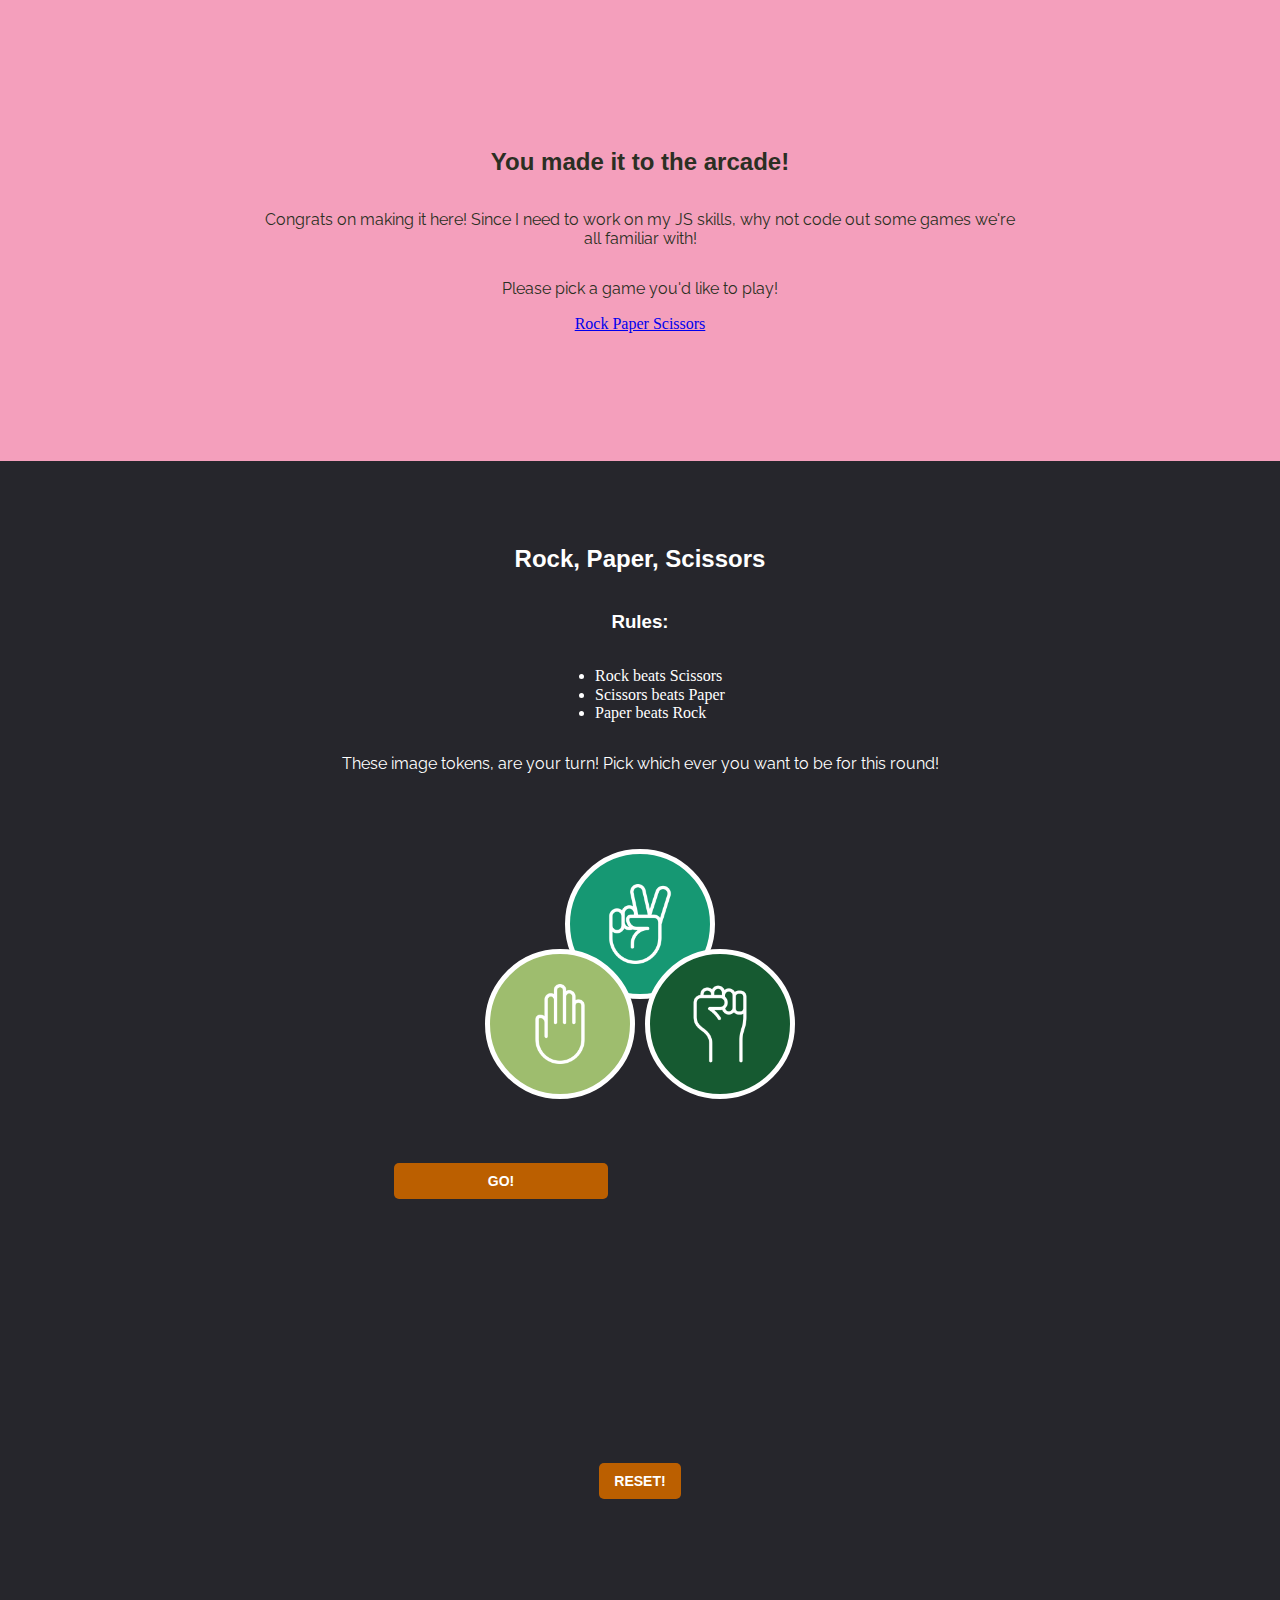
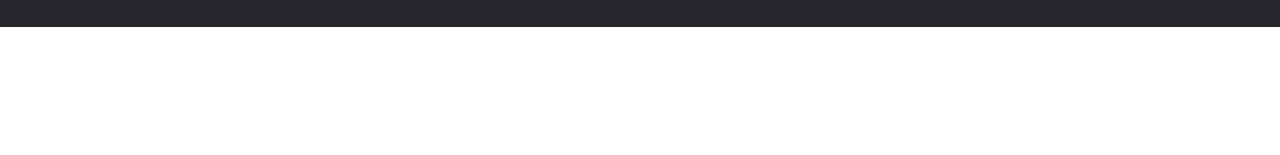
==== games/index.html @ eeccf497 "added a new page" ====
<html lang="en-US">
    <head>
    <meta charset="UTF-8">
    <meta name="viewport" content="width=device-width, initial-scale=1">
    <title>title</title>
    <link rel="stylesheet" href="tachyons.css">
    <link rel="stylesheet" href="mystyle.css">
    <link rel="preconnect" href="https://fonts.googleapis.com">
    <link rel="preconnect" href="https://fonts.gstatic.com" crossorigin>
    <link href="https://fonts.googleapis.com/css2?family=Mochiy+Pop+One&family=Raleway:ital,wght@0,100;0,200;0,300;0,400;0,500;0,600;0,900;1,100;1,200;1,300;1,400;1,500;1,600&display=swap" rel="stylesheet">
  </head>


  <body>  
      <section class="w-100 pink_bg pv6">
          <div class=" w-60 mr-auto ml-auto flex flex-column items-center justify-center tc">
            <h2 class="grey testingThis">You made it to the arcade!</h2>
            <p class="grey testingThis">Congrats on making it here! Since I need to work on my JS skills, why not code out some games we're all familiar with!</p>
            <p class="grey">Please pick a game you'd like to play!</p>
            <div>
                <a href="#rockpaperscissors">Rock Paper Scissors</a>
            </div>
          </div>
      </section>

      <section id="rockpaperscissors" class="pt5 flex flex-column justify-center items-center ml-auto mr-auto tc pb6" style="background: #26262c;">
            <h2 class="white">Rock, Paper, Scissors</h2>
            <h3 class="white">Rules:</h3>
            <ul class="tl white">
                <li>Rock beats Scissors</li>
                <li>Scissors beats Paper</li>
                <li>Paper beats Rock</li>
            </ul>
            <p class="white">These image tokens, are your turn! Pick which ever you want to be for this round!</p>
            <div class="w-100 flex flex-column items-center justify-center">

                <!--Start of Pick for the User-->
                <div class="w-50-l w-100 flex flex-column items-center justify-center mt6 mb5">
                    <div class="flex mt4">
                        <button onclick="lockinChoice('paper');" class="hand-wrapper-green button-for-choice">
                            <img class="invert" style="width:80px;" alt="paper" src="images/hand.png" />
                        </button>
                        <button onclick="lockinChoice('scissors');" class="hand-wrapper  button-for-choice">
                            <img class="invert" style="width:80px;" alt="scissors." src="images/peace.png"/>
                        </button>
                        <button onclick="lockinChoice('rock');" class="hand-wrapper-orange button-for-choice">
                            <img class="invert" style="width:80px;"  alt="rock" src="images/motivation.png" />
                        </button>
                    </div>
                </div>
                <!--End of Pick for the User-->
    
                <div class="flex flex-column w-50-l w-100 items-center justify-center">
                    <div class="flex flex-row-l flex-column">
                        <div class="w-50-l w-100 ph4 flex flex-column">
                            <button class="cta mb5" onclick="generateRandom();">GO!</button>
                            <!--Start of Random Choice the User Gets-->
                            <div class="hand-wrapper-pink mh4 noShow mt4" id="wrapperofImage">
                                <img class="invert" style="width:80px;" id="userchoice2" src="" />
                            </div>
                           
                            <p id="writtenChoicewrapper" class="noShow white" style="visibility:hidden;">Congrats! You got <span id="writtenChoice"></span>!</p>
                       
                            <!--End of Random Choice User Gets-->
                        </div>
                        <div class="w-50-l w-100 ph4 flex flex-column">
                            <button class="computerButton mb5 mt5 cta" id="computerButton" onclick="generateComputerChoice();">Computer's Turn!</button>
                            <!--Start of Random Choice the Computer Gets-->
                            <div class="hand-wrapper-pink mh4 noShow mt4" id="wrapperofComputerImage">
                                <img class="invert" style="width:80px;" id="computerchoice2" src="" />
                            </div>
                        </div>
                    </div>
                    <p id="writtenChoicewrapper2" class="white"></p>
                    <!--End of Random Choice Computer Gets-->
                    <button class="mb5 mt5 cta white" id="" onclick="updateDiv();">reset!</button>
                </div>

            </div>
           

            
      </section>


      
      
  
  </body>
    <footer class="mv6">
        <script>
            //Show data choice
            function lockinChoice(param) {
                console.log(param);
            }
            


            let userchoice2 = '';
            let random = Math.floor(Math.random() * 3);
            let computerButton = document.getElementById('computerButton');
            let userChoiceWrapper = document.getElementById('wrapperofImage');
            let writtenchoice = document.getElementById('writtenChoicewrapper');
            function generateRandom() {
                if(random === 0) {
                    userchoice2 = 'paper';
                    document.getElementById('userchoice2').src = 'images/hand.png';
                    document.getElementById('writtenChoice').innerHTML = 'paper';
                    userChoiceWrapper.classList.remove('noShow');
                    writtenchoice.classList.remove('noShow');
                    computerButton.classList.add('showNow');
                } else if(random === 1) {
                    userchoice2 = 'rock';
                    document.getElementById('userchoice2').src = 'images/motivation.png';
                    document.getElementById('writtenChoice').innerHTML = 'rock';
                    userChoiceWrapper.classList.remove('noShow');
                    writtenchoice.classList.remove('noShow');
                    computerButton.classList.add('showNow');
                } else if(random === 2) {
                    userchoice2 = 'scissors';
                    document.getElementById('userchoice2').src = 'images/peace.png';
                    document.getElementById('writtenChoice').innerHTML = 'scissors';
                    userChoiceWrapper.classList.remove('noShow');
                    writtenchoice.classList.remove('noShow');
                    computerButton.classList.add('showNow');
                } else {
                    userchoice2 = 'sorry something is broken...';
                    document.getElementById('userchoice2').innerHTML = 'sorry something is borken...';
                }
            };
            let computerChoice = '';
            let computerNumber = Math.floor(Math.random() * 3);
            let computerChoiceWrapper = document.getElementById('wrapperofComputerImage');
            function generateComputerChoice() {
                if(computerNumber === 0) {
                    computerChoice = 'paper';
                    document.getElementById('computerchoice2').src = 'images/hand.png';
                    computerChoiceWrapper.classList.remove('noShow');
                    checkWinner(userchoice2, computerChoice);
                } else if(computerNumber === 1) {
                    computerChoice = 'rock';
                    document.getElementById('computerchoice2').src = 'images/motivation.png';
                    computerChoiceWrapper.classList.remove('noShow');
                    checkWinner(userchoice2, computerChoice);
                } else if(computerNumber === 2) {
                    computerChoice = 'scissors';
                    document.getElementById('computerchoice2').src = 'images/peace.png';
                    computerChoiceWrapper.classList.remove('noShow');
                    checkWinner(userchoice2, computerChoice);
                } else {
                    document.getElementById('computerchoice2').innerHTML = 'sorry something is borken...';
                };
                console.log('User got: ' +  userchoice2 + ' And computer got: ' + computerChoice);
            };

            

          function checkWinner(userchoice2, computerChoice) {
            if(userchoice2 === 'paper' && computerChoice === 'paper') {
                document.getElementById('writtenChoicewrapper2').innerHTML = 'eh, you tied!';
              } else if (userchoice2 === 'paper' && computerChoice === 'rock') {
                document.getElementById('writtenChoicewrapper2').innerHTML = 'congrats, you win!';
              }  else if (userchoice2 === 'paper' && computerChoice === 'scissors') {
                document.getElementById('writtenChoicewrapper2').innerHTML = 'sucks, you lose!';
              } else if (userchoice2 === 'scissors' && computerChoice === 'rock') {
                document.getElementById('writtenChoicewrapper2').innerHTML = 'sucks, you lose!';
              } else if (userchoice2 === 'scissors' && computerChoice === 'paper') {
               document.getElementById('writtenChoicewrapper2').innerHTML = 'congrats, you win!';
              } else if (userchoice2 === 'scissors' && computerChoice === 'scissors') {
               document.getElementById('writtenChoicewrapper2').innerHTML = 'eh, you tied!';
              }  else if (userchoice2 === 'rock' && computerChoice === 'rock') {
               document.getElementById('writtenChoicewrapper2').innerHTML = 'eh, you tied!';
              } else if (userchoice2 === 'rock' && computerChoice === 'paper') {
               document.getElementById('writtenChoicewrapper2').innerHTML = 'sucks, you lose!';
              } else if (userchoice2 === 'rock' && computerChoice === 'scissors') {
               document.getElementById('writtenChoicewrapper2').innerHTML = 'congrats, you win';
              } else {
                  alert('not sure what, but somethings broken!');
              };
          }


            function updateDiv() { 
              
                    window.location.reload();
                }

          

      </script>
  </footer>
</html>
---- games/mystyle.css ----
body {
    width:100%;
}
h1, h2, h3, h4, h5, h6 {
    font-family:'Mocky Pop One', sans-serif;
}
p {
    font-family:'Raleway', sans-serif;
}
.purple {
    color:#805D93;
}
.purple_bg {
    background:#805D93;   
}
.pink {
    color:#F49FBC;
}
.pink_bg {
    background:#F49FBC;
}
.grey {
    color:#2B2F23;
}
.grey_bg {
    background:#2B2F23;
}
.green {
    color:#9EBD6E;
}
.green_bg {
    background:#9EBD6E;
}
.darkgreen {
    color:#169873;
}
.darkgreen_bg {
    background:#169873;
}


.computerButton {
    visibility:hidden;
}

.invert {
    filter:invert(1);
}
.hand-wrapper {
    padding: 20px;
    background: #169873;
    border-radius: 50%;
    height: 150px;
    width: 150px;
    display: flex;
    justify-content: center;
    align-items: center;
    border: 5px solid white;
}
.hand-wrapper-green {
    padding: 20px;
    background: #9EBD6E;
    border-radius: 50%;
    height: 150px;
    width: 150px;
    display: flex;
    justify-content: center;
    align-items: center;
    border: 5px solid white;
}
.hand-wrapper-orange {
    padding: 20px;
    background: #165a31;
    border-radius: 50%;
    height: 150px;
    width: 150px;
    display: flex;
    justify-content: center;
    align-items: center;
    border: 5px solid white;
}
.hand-wrapper-pink {
    padding: 20px;
    background: #F49FBC;
    border-radius: 50%;
    height: 150px;
    width: 150px;
    display: flex;
    justify-content: center;
    align-items: center;
    border: 5px solid white;
}

.cta {
    bordeR: 0;
    background: #bb5f00;
    padding: 10px 15px;
    border-radius: 5px;
    font-size:14px;
    text-transform:uppercase;
    font-family:'Mocky Pop One', sans-serif;
    font-weight:bold;
    color:#ffff;
    margin:0;
}
.cta:hover {
    cursor:pointer;
}
.noShow {
    visibility:hidden;
}

.showNow {
    visibility:visible;
}


.button-for-choice:hover {
    cursor:pointer;
}
.button-for-choice:nth-child(even) {
    margin: -100 -70px 0;
    z-index:0;
}
.button-for-choice:nth-child(odd) {
    z-index:1;
}
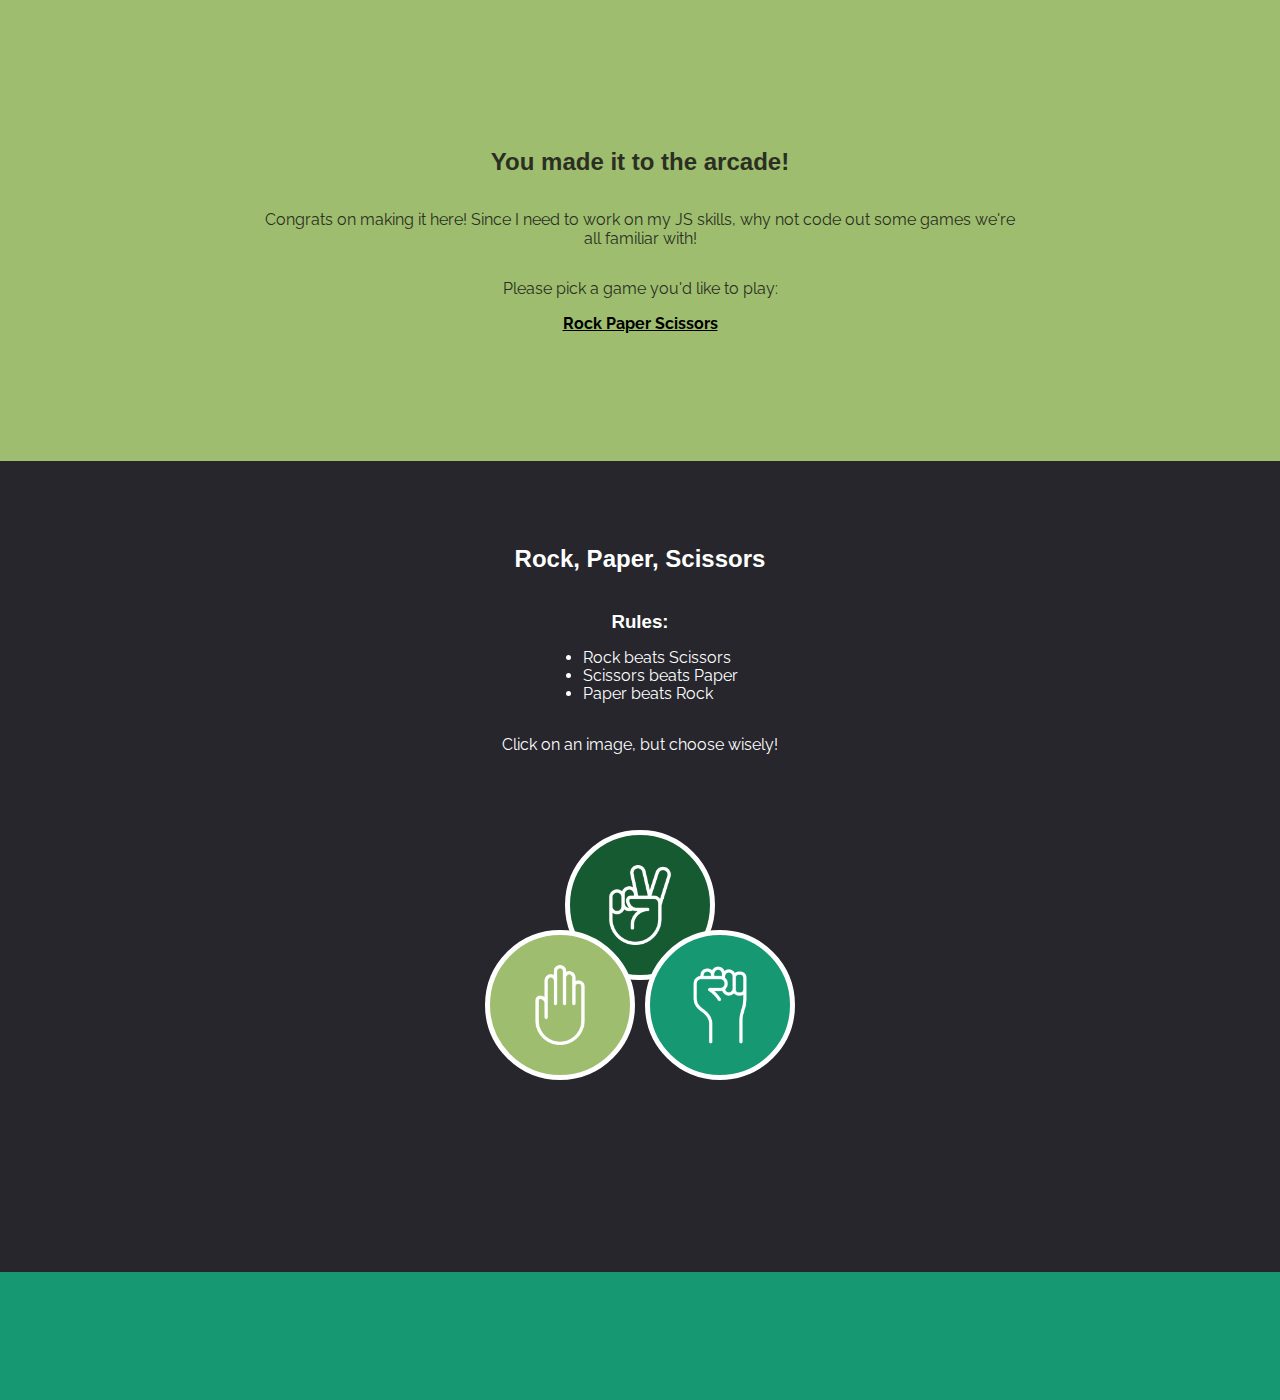
==== commit d3ab397a: "added cleaner functionality to the page" ====
--- a/games/index.html
+++ b/games/index.html
@@ -8,15 +8,16 @@
     <link rel="preconnect" href="https://fonts.googleapis.com">
     <link rel="preconnect" href="https://fonts.gstatic.com" crossorigin>
     <link href="https://fonts.googleapis.com/css2?family=Mochiy+Pop+One&family=Raleway:ital,wght@0,100;0,200;0,300;0,400;0,500;0,600;0,900;1,100;1,200;1,300;1,400;1,500;1,600&display=swap" rel="stylesheet">
+    <title>Arcade | JavaScript Games</title>
   </head>
 
 
   <body>  
-      <section class="w-100 pink_bg pv6">
+      <section class="w-100 green_bg pv6">
           <div class=" w-60 mr-auto ml-auto flex flex-column items-center justify-center tc">
             <h2 class="grey testingThis">You made it to the arcade!</h2>
             <p class="grey testingThis">Congrats on making it here! Since I need to work on my JS skills, why not code out some games we're all familiar with!</p>
-            <p class="grey">Please pick a game you'd like to play!</p>
+            <p class="grey">Please pick a game you'd like to play:</p>
             <div>
                 <a href="#rockpaperscissors">Rock Paper Scissors</a>
             </div>
@@ -25,167 +26,159 @@
 
       <section id="rockpaperscissors" class="pt5 flex flex-column justify-center items-center ml-auto mr-auto tc pb6" style="background: #26262c;">
             <h2 class="white">Rock, Paper, Scissors</h2>
-            <h3 class="white">Rules:</h3>
+            <h3 class="white mb0 pb0">Rules:</h3>
             <ul class="tl white">
                 <li>Rock beats Scissors</li>
                 <li>Scissors beats Paper</li>
                 <li>Paper beats Rock</li>
             </ul>
-            <p class="white">These image tokens, are your turn! Pick which ever you want to be for this round!</p>
+            <p class="white ph4">Click on an image, but choose wisely!</p>
             <div class="w-100 flex flex-column items-center justify-center">
 
                 <!--Start of Pick for the User-->
-                <div class="w-50-l w-100 flex flex-column items-center justify-center mt6 mb5">
+                <div class="w-50-l w-100 flex items-center justify-center mt6 mb5">
                     <div class="flex mt4">
-                        <button onclick="lockinChoice('paper');" class="hand-wrapper-green button-for-choice">
-                            <img class="invert" style="width:80px;" alt="paper" src="images/hand.png" />
+                        <button onclick="lockinChoice('paper');" class="hand-wrapper button-for-choice">
+                            <img class="invert" style="width:80px;" alt="paper" src="images/paper.png" />
                         </button>
                         <button onclick="lockinChoice('scissors');" class="hand-wrapper  button-for-choice">
-                            <img class="invert" style="width:80px;" alt="scissors." src="images/peace.png"/>
+                            <img class="invert" style="width:80px;" alt="scissors." src="images/scissors.png"/>
                         </button>
-                        <button onclick="lockinChoice('rock');" class="hand-wrapper-orange button-for-choice">
-                            <img class="invert" style="width:80px;"  alt="rock" src="images/motivation.png" />
+                        <button onclick="lockinChoice('rock');" class="hand-wrapper button-for-choice">
+                            <img class="invert" style="width:80px;"  alt="rock" src="images/rock.png" />
                         </button>
                     </div>
+                    <!--Here the token user picked will display -->
+                    <div id="choice-user-picked" class="no-show class-to-remove">
+                        <p class="white">You picked <span id="written-pick"></span>!</p>
+                        <div class="hand-wrapper-user-select spin-3d">
+                            <img id="pick" class="invert" style="width:80px;" alt="" src="" />
+                        </div>
+                    </div>
+                    <!--End of toekn user picked to display-->
+
+                    <div class="separator-line no-show class-to-remove-computer"></div>
+
+                    <!--Start of Token Computer Chose-->
+                    <div id="wrapperofComputerImage" class="no-show flex flex-column">
+                        <p class="white">Computer got <span id="written-pick-computer"></span>!</p>
+                        <div class="hand-wrapper-computer-select">
+                            <img class="invert" style="width:80px;" id="computerchoice2" src="" />
+                        </div>
+                    </div>
+                    <!--End of Token Computer Chose-->
                 </div>
                 <!--End of Pick for the User-->
     
+                <!--Button for Computer Turn-->
                 <div class="flex flex-column w-50-l w-100 items-center justify-center">
                     <div class="flex flex-row-l flex-column">
-                        <div class="w-50-l w-100 ph4 flex flex-column">
-                            <button class="cta mb5" onclick="generateRandom();">GO!</button>
-                            <!--Start of Random Choice the User Gets-->
-                            <div class="hand-wrapper-pink mh4 noShow mt4" id="wrapperofImage">
-                                <img class="invert" style="width:80px;" id="userchoice2" src="" />
-                            </div>
-                           
-                            <p id="writtenChoicewrapper" class="noShow white" style="visibility:hidden;">Congrats! You got <span id="writtenChoice"></span>!</p>
-                       
-                            <!--End of Random Choice User Gets-->
-                        </div>
-                        <div class="w-50-l w-100 ph4 flex flex-column">
-                            <button class="computerButton mb5 mt5 cta" id="computerButton" onclick="generateComputerChoice();">Computer's Turn!</button>
-                            <!--Start of Random Choice the Computer Gets-->
-                            <div class="hand-wrapper-pink mh4 noShow mt4" id="wrapperofComputerImage">
-                                <img class="invert" style="width:80px;" id="computerchoice2" src="" />
-                            </div>
+                        <div class="ph4 flex flex-column">
+                            <button class="class-to-remove no-show mb5 mt5 cta" id="computerButton" onclick="generateComputerChoice();">Computer's Turn!</button>
                         </div>
                     </div>
-                    <p id="writtenChoicewrapper2" class="white"></p>
-                    <!--End of Random Choice Computer Gets-->
-                    <button class="mb5 mt5 cta white" id="" onclick="updateDiv();">reset!</button>
                 </div>
+                <!--End of Button for Computer Turn-->
+
+                <!--Display Winner of Game-->
+                <div class="no-show class-to-remove-computer">
+                    <h4 class="white" id="winner-goes-here"></h4>
+                </div>
+                <!--Display Winner of Game-->
 
             </div>
            
+      </section>
+  </body>
+    <footer class="pv5 darkgreen_bg">
+        <script>
+            let userchoice2 = '';
+            //First step
+            function lockinChoice(param) {
+                //Hide clickable Buttons to show User Choice
+                let hideTwo = document.getElementsByClassName('button-for-choice');
+                for(let x = 0; x < hideTwo.length; x++) {
+                    hideTwo[x].classList.add('no-show');
+                }
+                document.getElementById('pick').src =  `images/${param}.png`;
+                document.getElementById('written-pick').innerHTML =  param;
 
-            
-      </section>
-
-
-      
-      
-  
-  </body>
-    <footer class="mv6">
-        <script>
-            //Show data choice
-            function lockinChoice(param) {
-                console.log(param);
+                userchoice2 = param;
+                //Lets User be able to click on the Button for the Computer
+                let classToRemove = document.getElementsByClassName('class-to-remove');
+                for(let m = 0 ; m < classToRemove.length; m++) {
+                    classToRemove[m].classList.remove('no-show');
+                }
             }
-            
-
-
-            let userchoice2 = '';
-            let random = Math.floor(Math.random() * 3);
-            let computerButton = document.getElementById('computerButton');
-            let userChoiceWrapper = document.getElementById('wrapperofImage');
-            let writtenchoice = document.getElementById('writtenChoicewrapper');
-            function generateRandom() {
-                if(random === 0) {
-                    userchoice2 = 'paper';
-                    document.getElementById('userchoice2').src = 'images/hand.png';
-                    document.getElementById('writtenChoice').innerHTML = 'paper';
-                    userChoiceWrapper.classList.remove('noShow');
-                    writtenchoice.classList.remove('noShow');
-                    computerButton.classList.add('showNow');
-                } else if(random === 1) {
-                    userchoice2 = 'rock';
-                    document.getElementById('userchoice2').src = 'images/motivation.png';
-                    document.getElementById('writtenChoice').innerHTML = 'rock';
-                    userChoiceWrapper.classList.remove('noShow');
-                    writtenchoice.classList.remove('noShow');
-                    computerButton.classList.add('showNow');
-                } else if(random === 2) {
-                    userchoice2 = 'scissors';
-                    document.getElementById('userchoice2').src = 'images/peace.png';
-                    document.getElementById('writtenChoice').innerHTML = 'scissors';
-                    userChoiceWrapper.classList.remove('noShow');
-                    writtenchoice.classList.remove('noShow');
-                    computerButton.classList.add('showNow');
-                } else {
-                    userchoice2 = 'sorry something is broken...';
-                    document.getElementById('userchoice2').innerHTML = 'sorry something is borken...';
-                }
-            };
+     
             let computerChoice = '';
             let computerNumber = Math.floor(Math.random() * 3);
-            let computerChoiceWrapper = document.getElementById('wrapperofComputerImage');
+
             function generateComputerChoice() {
+                let computerClassRemove = document.getElementsByClassName('class-to-remove-computer');
+                for(let n = 0; n < computerClassRemove.length; n++) {
+                    computerClassRemove[n].classList.remove('no-show');
+                }
+                document.getElementById('computerButton').classList.add('no-show');
                 if(computerNumber === 0) {
                     computerChoice = 'paper';
-                    document.getElementById('computerchoice2').src = 'images/hand.png';
-                    computerChoiceWrapper.classList.remove('noShow');
-                    checkWinner(userchoice2, computerChoice);
+                    document.getElementById('written-pick-computer').innerHTML = computerChoice;
+                    document.getElementById('computerchoice2').src = `images/${computerChoice}.png`;
+                    document.getElementById('wrapperofComputerImage').classList.remove('no-show');
                 } else if(computerNumber === 1) {
                     computerChoice = 'rock';
-                    document.getElementById('computerchoice2').src = 'images/motivation.png';
-                    computerChoiceWrapper.classList.remove('noShow');
-                    checkWinner(userchoice2, computerChoice);
+                    document.getElementById('written-pick-computer').innerHTML = computerChoice;
+                    document.getElementById('computerchoice2').src = `images/${computerChoice}.png`;
+                    document.getElementById('wrapperofComputerImage').classList.remove('no-show');
                 } else if(computerNumber === 2) {
                     computerChoice = 'scissors';
-                    document.getElementById('computerchoice2').src = 'images/peace.png';
-                    computerChoiceWrapper.classList.remove('noShow');
-                    checkWinner(userchoice2, computerChoice);
+                    document.getElementById('written-pick-computer').innerHTML = computerChoice;
+                    document.getElementById('computerchoice2').src = `images/${computerChoice}.png`;
+                    document.getElementById('wrapperofComputerImage').classList.remove('no-show');
                 } else {
                     document.getElementById('computerchoice2').innerHTML = 'sorry something is borken...';
                 };
-                console.log('User got: ' +  userchoice2 + ' And computer got: ' + computerChoice);
+
+
+                //Check The Winner
+                let winner = '';
+                if(userchoice2 === 'paper' && computerChoice === 'paper') {
+                    winner = 'no one.';
+                } else if(userchoice2 === 'paper' && computerChoice === 'scissors') {
+                    winner = 'computer';
+                } else if(userchoice2 === 'paper' && computerChoice === 'rock') {
+                    winner = 'YOU!';
+                } else if(userchoice2 === 'rock' && computerChoice === 'rock') {
+                    winner = 'no one.';
+                } else if(userchoice2 === 'rock' && computerChoice === 'paper') {
+                    winner = 'computer';
+                } else if(userchoice2 === 'rock' && computerChoice === 'scissors') {
+                    winner = 'YOU!';
+                } else if(userchoice2 === 'scissors' && computerChoice === 'rock') {
+                    winner = 'computer';
+                } else if(userchoice2 === 'scissors' && computerChoice === 'paper') {
+                    winner = 'YOU!';
+                } else if(userchoice2 === 'scissors' && computerChoice === 'scissors') {
+                    winner = 'no one.';
+                } else {
+                    winner = '.... wait up, something is broken.. Sorry!';
+                }
+
+                setTimeout(function() {
+                    document.getElementById('winner-goes-here').innerHTML = `And the winner is..... ${winner}`;
+                }, 2000);
+
+
+                setTimeout(function() {
+                    document.getElementById('thank-you-message').innerHTML = `Well, thanks for playing!`;
+                }, 6000);
+
+                localStorage.setItem('winner of game', winner);
+
+
+
             };
 
-            
-
-          function checkWinner(userchoice2, computerChoice) {
-            if(userchoice2 === 'paper' && computerChoice === 'paper') {
-                document.getElementById('writtenChoicewrapper2').innerHTML = 'eh, you tied!';
-              } else if (userchoice2 === 'paper' && computerChoice === 'rock') {
-                document.getElementById('writtenChoicewrapper2').innerHTML = 'congrats, you win!';
-              }  else if (userchoice2 === 'paper' && computerChoice === 'scissors') {
-                document.getElementById('writtenChoicewrapper2').innerHTML = 'sucks, you lose!';
-              } else if (userchoice2 === 'scissors' && computerChoice === 'rock') {
-                document.getElementById('writtenChoicewrapper2').innerHTML = 'sucks, you lose!';
-              } else if (userchoice2 === 'scissors' && computerChoice === 'paper') {
-               document.getElementById('writtenChoicewrapper2').innerHTML = 'congrats, you win!';
-              } else if (userchoice2 === 'scissors' && computerChoice === 'scissors') {
-               document.getElementById('writtenChoicewrapper2').innerHTML = 'eh, you tied!';
-              }  else if (userchoice2 === 'rock' && computerChoice === 'rock') {
-               document.getElementById('writtenChoicewrapper2').innerHTML = 'eh, you tied!';
-              } else if (userchoice2 === 'rock' && computerChoice === 'paper') {
-               document.getElementById('writtenChoicewrapper2').innerHTML = 'sucks, you lose!';
-              } else if (userchoice2 === 'rock' && computerChoice === 'scissors') {
-               document.getElementById('writtenChoicewrapper2').innerHTML = 'congrats, you win';
-              } else {
-                  alert('not sure what, but somethings broken!');
-              };
-          }
-
-
-            function updateDiv() { 
-              
-                    window.location.reload();
-                }
-
-          
 
       </script>
   </footer>
--- a/games/mystyle.css
+++ b/games/mystyle.css
@@ -4,8 +4,12 @@
 h1, h2, h3, h4, h5, h6 {
     font-family:'Mocky Pop One', sans-serif;
 }
-p {
+p, ul, li, em, span, a {
     font-family:'Raleway', sans-serif;
+}
+a {
+    color:inherit;
+    font-weight:Bold;
 }
 .purple {
     color:#805D93;
@@ -48,7 +52,6 @@
 }
 .hand-wrapper {
     padding: 20px;
-    background: #169873;
     border-radius: 50%;
     height: 150px;
     width: 150px;
@@ -57,9 +60,17 @@
     align-items: center;
     border: 5px solid white;
 }
-.hand-wrapper-green {
+.hand-wrapper:nth-child(1) {
+    background: #9EBD6E;
+}
+.hand-wrapper:nth-child(2) {
+    background: #165a31;
+}
+.hand-wrapper:nth-child(3) {
+    background: #169873;
+}
+.hand-wrapper-user-select {
     padding: 20px;
-    background: #9EBD6E;
     border-radius: 50%;
     height: 150px;
     width: 150px;
@@ -67,10 +78,10 @@
     justify-content: center;
     align-items: center;
     border: 5px solid white;
+    background:#805D93; 
 }
-.hand-wrapper-orange {
+.hand-wrapper-computer-select {
     padding: 20px;
-    background: #165a31;
     border-radius: 50%;
     height: 150px;
     width: 150px;
@@ -78,17 +89,7 @@
     justify-content: center;
     align-items: center;
     border: 5px solid white;
-}
-.hand-wrapper-pink {
-    padding: 20px;
-    background: #F49FBC;
-    border-radius: 50%;
-    height: 150px;
-    width: 150px;
-    display: flex;
-    justify-content: center;
-    align-items: center;
-    border: 5px solid white;
+    background:#F49FBC;
 }
 
 .cta {
@@ -124,4 +125,28 @@
 }
 .button-for-choice:nth-child(odd) {
     z-index:1;
+}
+.no-show {
+    display:none;
+}
+
+@keyframes spin3D {
+    25% {
+      transform: rotate3d(3,3,3, 360deg);
+    }
+    50% {
+      transform: rotate3d(0deg);
+    }
+  }
+
+.spin-3d {
+    -webkit-animation: spin3D 2s linear 0s 1;
+}
+
+.separator-line {
+    margin: 0 20px;
+    height: 150px;
+    width: 3px;
+    background: white;
+    border-radius: 10px;
 }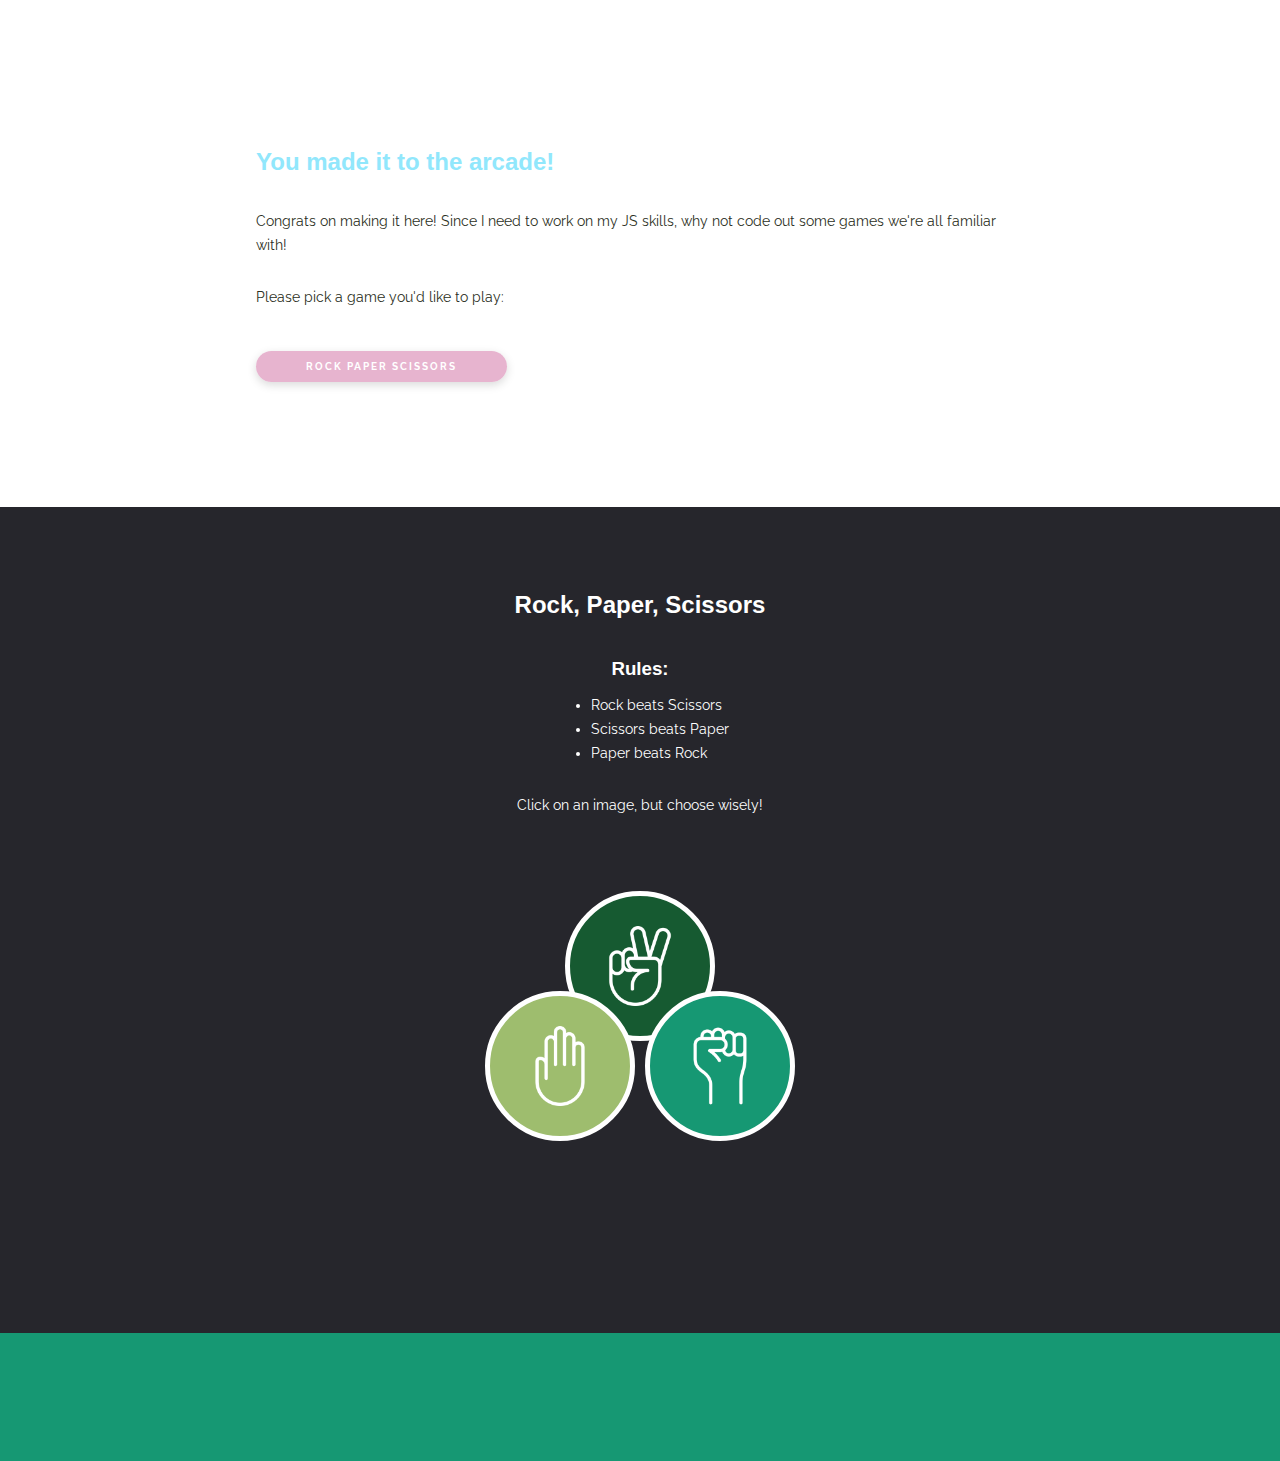
==== commit 1b0af335: "added styling to homepage" ====
--- a/games/index.html
+++ b/games/index.html
@@ -2,7 +2,6 @@
     <head>
     <meta charset="UTF-8">
     <meta name="viewport" content="width=device-width, initial-scale=1">
-    <title>title</title>
     <link rel="stylesheet" href="tachyons.css">
     <link rel="stylesheet" href="mystyle.css">
     <link rel="preconnect" href="https://fonts.googleapis.com">
@@ -12,14 +11,14 @@
   </head>
 
 
-  <body>  
-      <section class="w-100 green_bg pv6">
-          <div class=" w-60 mr-auto ml-auto flex flex-column items-center justify-center tc">
-            <h2 class="grey testingThis">You made it to the arcade!</h2>
+  <body id="body-section">  
+      <section class="w-100 pv6">
+          <div class=" w-60 mr-auto ml-auto flex flex-column">
+            <h2 class="light_blue_c">You made it to the arcade!</h2>
             <p class="grey testingThis">Congrats on making it here! Since I need to work on my JS skills, why not code out some games we're all familiar with!</p>
             <p class="grey">Please pick a game you'd like to play:</p>
-            <div>
-                <a href="#rockpaperscissors">Rock Paper Scissors</a>
+            <div class="mt4">
+                <a class="pink-cta ttu no-underline" href="#rockpaperscissors">Rock Paper Scissors</a>
             </div>
           </div>
       </section>
@@ -83,6 +82,12 @@
                 <!--Display Winner of Game-->
                 <div class="no-show class-to-remove-computer">
                     <h4 class="white" id="winner-goes-here"></h4>
+                </div>
+                <!--Display Winner of Game-->
+
+                 <!--Display Winner of Game-->
+                 <div class="no-show class-to-remove-computer">
+                    <h4 class="white" id="thank-you-message"></h4>
                 </div>
                 <!--Display Winner of Game-->
 
@@ -125,6 +130,7 @@
                     document.getElementById('written-pick-computer').innerHTML = computerChoice;
                     document.getElementById('computerchoice2').src = `images/${computerChoice}.png`;
                     document.getElementById('wrapperofComputerImage').classList.remove('no-show');
+              
                 } else if(computerNumber === 1) {
                     computerChoice = 'rock';
                     document.getElementById('written-pick-computer').innerHTML = computerChoice;
@@ -171,13 +177,22 @@
 
                 setTimeout(function() {
                     document.getElementById('thank-you-message').innerHTML = `Well, thanks for playing!`;
-                }, 6000);
-
-                localStorage.setItem('winner of game', winner);
+                }, 3000);
+
+                var outcomeOfGame = winner;
+                localStorage.setItem("winner of game:", JSON.stringify(outcomeOfGame));
+
+                var storedOutcomeOfGame = JSON.parse(localStorage.getItem("winner of game:"));
+
+
+
 
 
 
             };
+
+
+
 
 
       </script>
--- a/games/mystyle.css
+++ b/games/mystyle.css
@@ -6,6 +6,11 @@
 }
 p, ul, li, em, span, a {
     font-family:'Raleway', sans-serif;
+}
+p, a, li, ul {
+    font-family:'Raleway', sans-serif;
+    font-size: 14px;
+    line-height: 24px;
 }
 a {
     color:inherit;
@@ -149,4 +154,48 @@
     width: 3px;
     background: white;
     border-radius: 10px;
+}
+
+.mobile-only {
+    display:none;
+}
+@media only screen and (max-width:960px) {
+    .mobile-only {
+        display:block;
+    }
+    .desktop-only {
+        display:none;
+    }
+}
+.pink-cta {
+    background:#e7b4cf;
+    color:white;
+    padding: 10px 50px;
+    border:0;
+    border-radius:20px;
+    font-size:10px;
+    font-weight:bold;
+    letter-spacing:2px;
+    text-transform:uppercase;
+    font-family:'Raleway', sans-serif;
+    box-shadow: 0px 3px 10px #00000026;
+}
+/*Start of Colors*/
+.light_blue_c {
+    color:#91E7FC;
+}
+.light_blue_bg {
+    background:#91E7FC;
+}
+.blue_c {
+    color:#8DE0F4;
+}
+.blue_bg {
+    background:#8DE0F4;
+}
+.pink {
+    color:#e7b4cf;
+}
+.pink_bg {
+    background:#e7b4cf;
 }